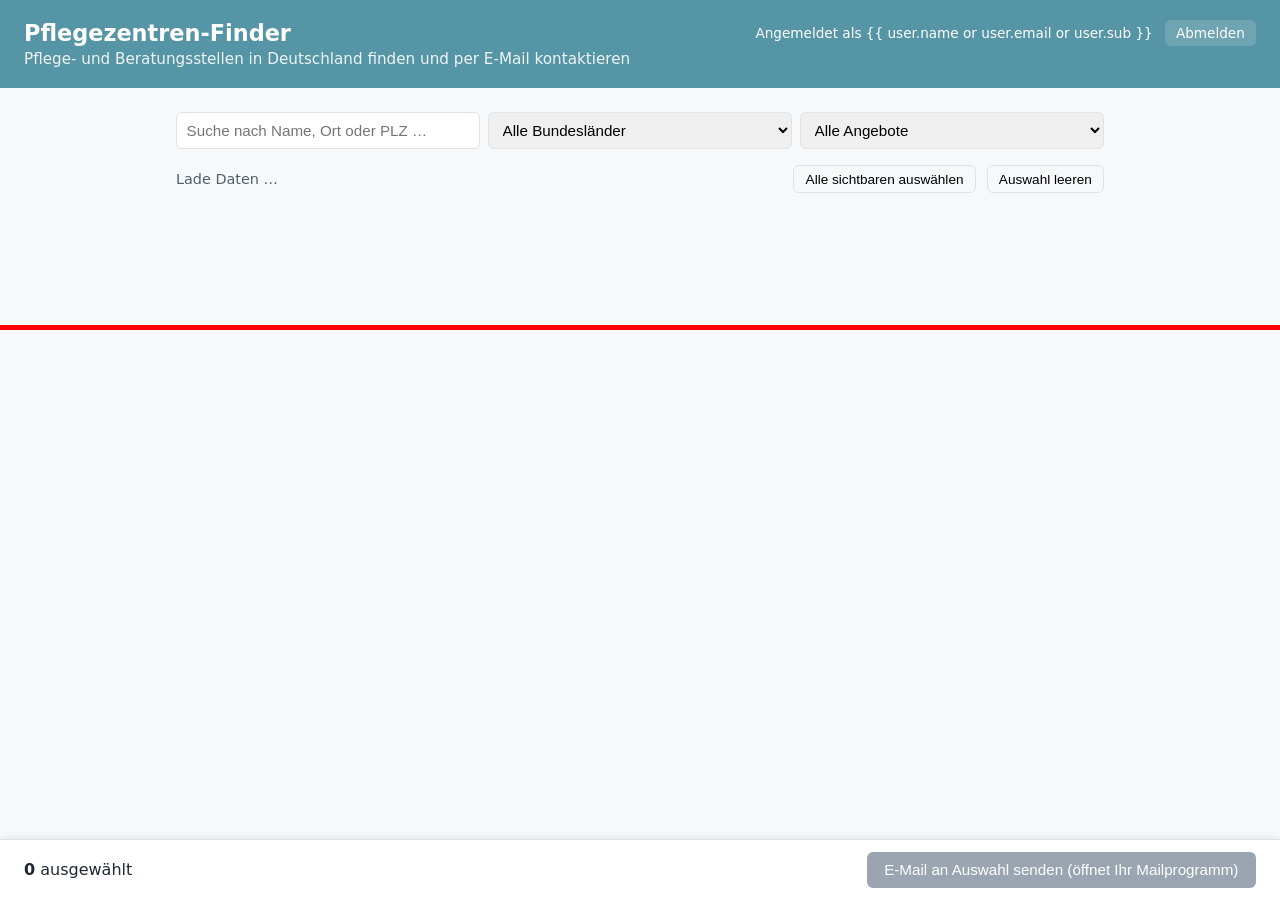
==== frontend/index.html @ defd4b0e "Rename index to index.html" ====
<!DOCTYPE html>
<html lang="de">
<head>
  <meta charset="UTF-8" />
  <meta name="viewport" content="width=device-width, initial-scale=1.0" />
  <title>Pflegezentren-Finder (Vorschau)</title>
  <link rel="stylesheet" href="style.css" />
</head>
<body>
  <header class="topbar">
    <div class="topbar-row">
      <div>
        <h1>Pflegezentren-Finder</h1>
        <p class="subtitle">Pflege- und Beratungsstellen in Deutschland finden und per E-Mail kontaktieren</p>
      </div>
      <!-- AP6-FEHLT: Navigation (Historie, Dashboard, Pflege) erst anlegen, wenn die Seiten existieren.
         Sichtbarkeit dann über data-recht (permissions.js), Durchsetzung im Backend (AP1). -->
      <div class="user-info">
        <span>Angemeldet als {{ user.name or user.email or user.sub }}</span>
        <a href="/auth/logout">Abmelden</a>
      </div>
      
    </div>
  </header>
   <main class="container">
    <section class="filters" aria-label="Filter">
      <input type="search" id="search" placeholder="Suche nach Name, Ort oder PLZ …" aria-label="Suche" autocomplete="off" />
      <select id="bundesland-filter" aria-label="Bundesland filtern">
        <option value="">Alle Bundesländer</option>
        <option value="">Baden-Württemberg</option>
        <option value="">Bayern</option>
        <option value="">Berlin</option>
        <option value="">Brandenburg</option>
        <option value="">Bremen</option>
        <option value="">Hamburg</option>
        <option value="">Hessen</option>
        <option value="">Mecklenburg-Vorpommern</option>
        <option value="">Niedersachsen</option>
        <option value="">Nordrhein-Westfalen</option>
        <option value="">Rheinlandpfalz</option>
        <option value="">Saarland</option>
        <option value="">Sachsen</option>
        <option value="">Sachsen-Anhalt</option>
        <option value="">Schleswig-Holstein</option>
        <option value="">Thüringen</option>
      </select>
      <select id="angebot-filter" aria-label="Angebot filtern">
        <option value="">Alle Angebote</option>
        <!-- {# Werte = Spaltennamen in models.py. AP6-FEHLT: aus dem Backend laden statt doppelt zu pflegen. #} -->
        <option value="pflegestuetzpunkt">Pflegestützpunkt</option>
        <option value="pflegeberatung">Pflegeberatung</option>
      </select>
     <!-- {# AP6-FEHLT (AP2): Landkreis/Stadt/Gemeinde als abhängige Filter, sobald es die Hierarchie gibt. #} -->
    </section>

    <section class="list-meta">
      <span id="result-count" role="status" aria-live="polite">Lade Daten …</span>
      <div class="list-actions">
        <button id="select-all" type="button">Alle sichtbaren auswählen</button>
        <button id="select-none" type="button">Auswahl leeren</button>
      </div>
    </section>

    <section aria-label="Ergebnisliste">
      <ul id="center-list" class="center-list"></ul>
      <nav id="pager" class="pager" aria-label="Seitenwahl"></nav>
    </section>
  </main>

  <footer class="mail-bar">
    <span><strong id="selected-count">0</strong> ausgewählt</span>
    <div id="mail-parts" class="mail-parts"></div>
    <p id="mail-warning" class="mail-warning" role="alert" hidden></p>
    <button id="send-mail" type="button" disabled>E-Mail an Auswahl senden (öffnet Ihr Mailprogramm)</button>
  </footer>

  <script type="module" src="main.js"></script>

</body>
</html>
---- frontend/style.css ----
body { outline: 5px solid red !important; }

:root {
  --color-bg: #f7f8fa;
  --color-surface: #ffffff;
  --color-border: #dfe3e8;
  --color-primary: #5695a5;
  --color-primary-dark: #124a3a;
  --color-text: #1f2933;
  --color-text-muted: #52606d;
}

* {
  box-sizing: border-box;
}

body {
  margin: 0;
  font-family: system-ui, -apple-system, "Segoe UI", Roboto, sans-serif;
  background: var(--color-bg);
  color: var(--color-text);
  padding-bottom: 5rem; /* Platz für die fixierte mail-bar */
}

.topbar {
  background: var(--color-primary);
  color: #fff;
  padding: 1.25rem 1.5rem;
}

.topbar-row {
  display: flex;
  justify-content: space-between;
  align-items: flex-start;
  flex-wrap: wrap;
  gap: 0.75rem;
}

.topbar h1 {
  margin: 0 0 0.25rem;
  font-size: 1.4rem;
}

.user-info {
  display: flex;
  align-items: center;
  gap: 0.75rem;
  font-size: 0.85rem;
  white-space: nowrap;
}

.user-info a {
  color: #fff;
  background: rgba(255, 255, 255, 0.15);
  padding: 0.3rem 0.7rem;
  border-radius: 6px;
  text-decoration: none;
}

.user-info a:hover {
  background: rgba(255, 255, 255, 0.25);
}

.subtitle {
  margin: 0;
  opacity: 0.9;
  font-size: 0.95rem;
}

.container {
  max-width: 960px;
  margin: 1.5rem auto;
  padding: 0 1rem;
}

.filters {
  display: flex;
  flex-wrap: wrap;
  gap: 0.5rem;
  margin-bottom: 1rem;
}

.filters input,
.filters select {
  flex: 1 1 200px;
  padding: 0.5rem 0.6rem;
  border: 1px solid var(--color-border);
  border-radius: 6px;
  font-size: 0.95rem;
}

.list-meta {
  display: flex;
  justify-content: space-between;
  align-items: center;
  flex-wrap: wrap;
  gap: 0.5rem;
  margin-bottom: 0.75rem;
  color: var(--color-text-muted);
  font-size: 0.9rem;
}

.list-actions button {
  background: none;
  border: 1px solid var(--color-border);
  border-radius: 6px;
  padding: 0.35rem 0.7rem;
  cursor: pointer;
  font-size: 0.85rem;
  margin-left: 0.4rem;
}

.center-list {
  list-style: none;
  margin: 0;
  padding: 0;
  display: flex;
  flex-direction: column;
  gap: 0.5rem;
}

.center-item {
  background: var(--color-surface);
  border: 1px solid var(--color-border);
  border-radius: 8px;
  padding: 0.75rem 1rem;
  display: flex;
  gap: 0.75rem;
  align-items: flex-start;
}

.center-item input[type="checkbox"] {
  margin-top: 0.3rem;
  width: 1.1rem;
  height: 1.1rem;
}

.center-item .name {
  font-weight: 600;
}

.center-item .meta {
  color: var(--color-text-muted);
  font-size: 0.85rem;
}

.center-item .no-email {
  color: #b3261e;
  font-size: 0.8rem;
}

.mail-bar {
  position: fixed;
  bottom: 0;
  left: 0;
  right: 0;
  background: var(--color-surface);
  border-top: 1px solid var(--color-border);
  padding: 0.75rem 1.5rem;
  display: flex;
  justify-content: space-between;
  align-items: center;
  box-shadow: 0 -2px 8px rgba(0, 0, 0, 0.06);
}

.mail-bar button {
  background: var(--color-primary);
  color: #fff;
  border: none;
  border-radius: 6px;
  padding: 0.6rem 1.1rem;
  font-size: 0.95rem;
  cursor: pointer;
}

.mail-bar button:disabled {
  background: #9aa5b1;
  cursor: not-allowed;
}

.mail-bar button:not(:disabled):hover {
  background: var(--color-primary-dark);
}

/* --- AP 6: Ergänzungen (Paginierung, Mail-Aufteilung, Fokus) --- */
.pager { display: flex; gap: 1rem; align-items: center; justify-content: center; margin: 1rem 0; }
.pager button { background: var(--color-surface); border: 1px solid var(--color-border); border-radius: 6px; padding: 0.4rem 0.9rem; cursor: pointer; }
.pager button:disabled { opacity: 0.5; cursor: not-allowed; }
.mail-bar { flex-wrap: wrap; gap: 0.5rem 1rem; }
.mail-warning { flex-basis: 100%; margin: 0; padding: 0.4rem 0.7rem; background: #fff1d0; color: #7a4b00; border-radius: 6px; }
.mail-parts { display: flex; flex-wrap: wrap; gap: 0.4rem; }
.mail-part { background: var(--color-primary); color: #fff; padding: 0.4rem 0.8rem; border-radius: 6px; text-decoration: none; font-size: 0.9rem; }
:focus-visible { outline: 3px solid #e59a00; outline-offset: 2px; }
.center-item label { cursor: pointer; flex: 1; }
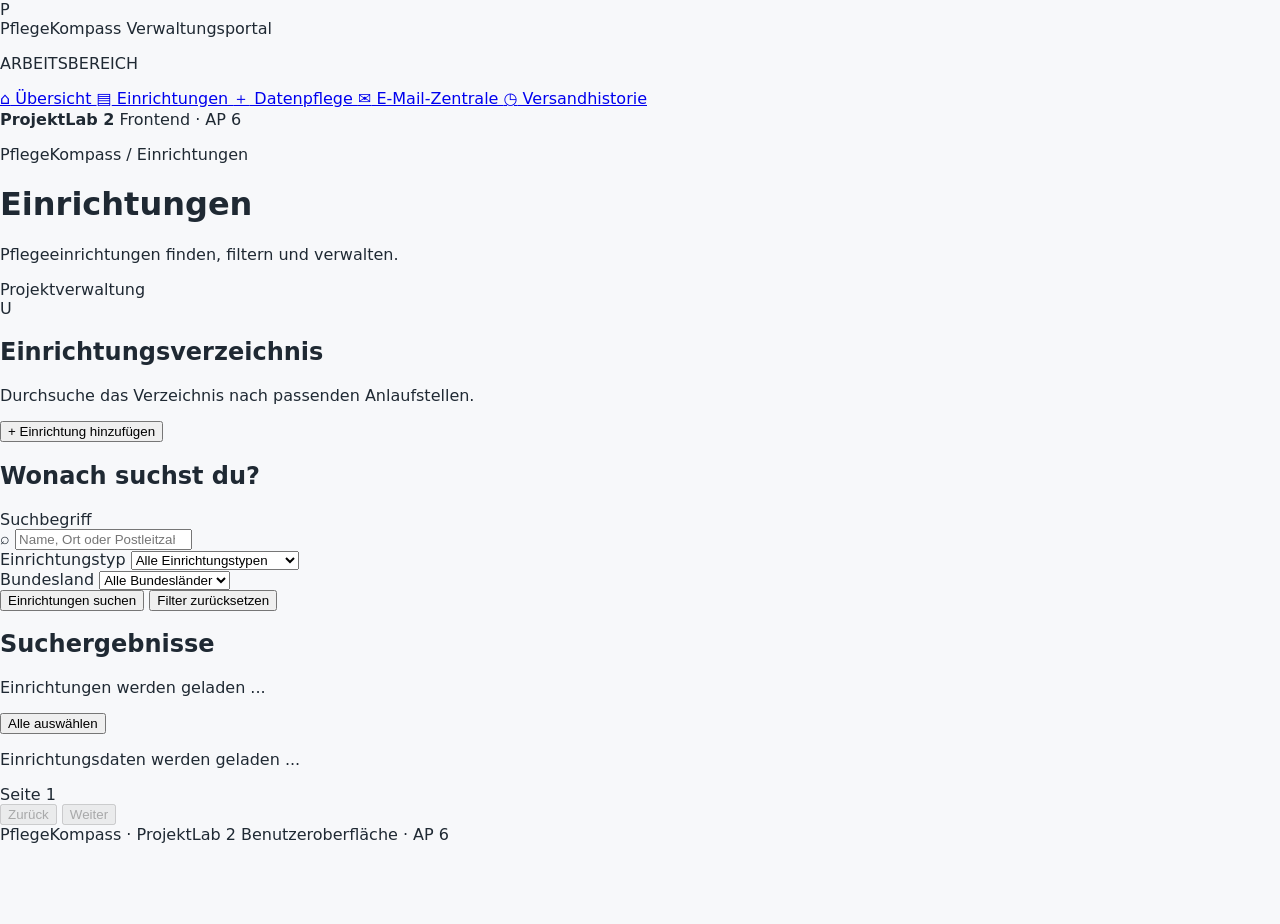
==== commit fa6d9e68: "Update index.html" ====
--- a/frontend/index.html
+++ b/frontend/index.html
@@ -1,80 +1,781 @@
+
 <!DOCTYPE html>
 <html lang="de">
 <head>
-  <meta charset="UTF-8" />
-  <meta name="viewport" content="width=device-width, initial-scale=1.0" />
-  <title>Pflegezentren-Finder (Vorschau)</title>
-  <link rel="stylesheet" href="style.css" />
+    <meta charset="UTF-8">
+    <meta name="viewport" content="width=device-width, initial-scale=1.0">
+
+    <title>PflegeKompass | Einrichtungsverwaltung</title>
+
+    <meta
+        name="description"
+        content="Verwaltung, Suche und Kommunikation mit Pflegeeinrichtungen."
+    >
+
+    <link rel="stylesheet" href="style.css">
+
+    <script type="module" src="main.js"></script>
 </head>
+
 <body>
-  <header class="topbar">
-    <div class="topbar-row">
-      <div>
-        <h1>Pflegezentren-Finder</h1>
-        <p class="subtitle">Pflege- und Beratungsstellen in Deutschland finden und per E-Mail kontaktieren</p>
-      </div>
-      <!-- AP6-FEHLT: Navigation (Historie, Dashboard, Pflege) erst anlegen, wenn die Seiten existieren.
-         Sichtbarkeit dann über data-recht (permissions.js), Durchsetzung im Backend (AP1). -->
-      <div class="user-info">
-        <span>Angemeldet als {{ user.name or user.email or user.sub }}</span>
-        <a href="/auth/logout">Abmelden</a>
-      </div>
-      
+    <div class="workspace">
+
+        <!-- Linke Navigation -->
+        <aside class="sidebar">
+            <div class="brand">
+                <div class="brand-icon">P</div>
+                <div>
+                    <span class="brand-name">PflegeKompass</span>
+                    <span class="brand-subtitle">Verwaltungsportal</span>
+                </div>
+            </div>
+
+            <p class="nav-heading">ARBEITSBEREICH</p>
+
+            <nav class="sidebar-nav" aria-label="Hauptnavigation">
+                <a href="#dashboard" class="nav-link" data-view="dashboard">
+                    <span class="nav-icon">⌂</span>
+                    Übersicht
+                </a>
+
+                <a
+                    href="#einrichtungen"
+                    class="nav-link active"
+                    data-view="einrichtungen"
+                    aria-current="page"
+                >
+                    <span class="nav-icon">▤</span>
+                    Einrichtungen
+                </a>
+
+                <a href="#datenpflege" class="nav-link" data-view="datenpflege">
+                    <span class="nav-icon">＋</span>
+                    Datenpflege
+                </a>
+
+                <a href="#email" class="nav-link" data-view="email">
+                    <span class="nav-icon">✉</span>
+                    E-Mail-Zentrale
+                </a>
+
+                <a href="#historie" class="nav-link" data-view="historie">
+                    <span class="nav-icon">◷</span>
+                    Versandhistorie
+                </a>
+            </nav>
+
+            <div class="sidebar-footer">
+                <div class="status-indicator"></div>
+                <div>
+                    <strong>ProjektLab 2</strong>
+                    <span>Frontend · AP 6</span>
+                </div>
+            </div>
+        </aside>
+
+        <!-- Hauptbereich -->
+        <main class="workspace-main">
+
+            <!-- Kopfbereich -->
+            <header class="workspace-header">
+                <div>
+                    <p class="breadcrumb">
+                        PflegeKompass / <span id="breadcrumb-current">Einrichtungen</span>
+                    </p>
+                    <h1 id="page-title">Einrichtungen</h1>
+                    <p class="page-description" id="page-description">
+                        Pflegeeinrichtungen finden, filtern und verwalten.
+                    </p>
+                </div>
+
+                <div class="header-actions">
+                    <span class="user-role">Projektverwaltung</span>
+                    <div class="user-avatar" aria-label="Benutzerkonto">U</div>
+                </div>
+            </header>
+
+            <!-- ====================================== -->
+            <!-- ANSICHT 1: EINRICHTUNGEN               -->
+            <!-- ====================================== -->
+            <section class="page-view" id="view-einrichtungen">
+
+                <div class="section-heading">
+                    <div>
+                        <h2>Einrichtungsverzeichnis</h2>
+                        <p>Durchsuche das Verzeichnis nach passenden Anlaufstellen.</p>
+                    </div>
+
+                    <button
+                        type="button"
+                        class="action-button"
+                        data-open-view="datenpflege"
+                    >
+                        + Einrichtung hinzufügen
+                    </button>
+                </div>
+
+                <!-- Suchbereich -->
+                <section class="filter-panel" aria-labelledby="search-heading">
+                    <h2 id="search-heading">Wonach suchst du?</h2>
+
+                    <form id="search-form">
+                        <div class="filter-grid">
+
+                            <div class="form-field search-field">
+                                <label for="search-input">
+                                    Suchbegriff
+                                </label>
+
+                                <div class="input-with-icon">
+                                    <span aria-hidden="true">⌕</span>
+                                    <input
+                                        type="search"
+                                        id="search-input"
+                                        name="search"
+                                        placeholder="Name, Ort oder Postleitzahl ..."
+                                    >
+                                </div>
+                            </div>
+
+                            <div class="form-field">
+                                <label for="type-filter">
+                                    Einrichtungstyp
+                                </label>
+
+                                <select id="type-filter" name="typ">
+                                    <option value="">Alle Einrichtungstypen</option>
+                                    <option value="Pflegestützpunkt">
+                                        Pflegestützpunkt
+                                    </option>
+                                    <option value="Ambulanter Pflegedienst">
+                                        Ambulanter Pflegedienst
+                                    </option>
+                                    <option value="Tagespflege">
+                                        Tagespflege
+                                    </option>
+                                    <option value="Nachtpflege">
+                                        Nachtpflege
+                                    </option>
+                                    <option value="Pflegeheim">
+                                        Pflegeheim
+                                    </option>
+                                </select>
+                            </div>
+
+                            <div class="form-field">
+                                <label for="region-filter">Bundesland</label>
+
+                                <select id="region-filter" name="bundesland">
+                                    <option value="">Alle Bundesländer</option>
+                                </select>
+                            </div>
+
+                        </div>
+
+                        <div class="filter-actions">
+                            <button type="submit" class="action-button">
+                                Einrichtungen suchen
+                            </button>
+
+                            <button
+                                type="reset"
+                                class="secondary-button"
+                                id="reset-search"
+                            >
+                                Filter zurücksetzen
+                            </button>
+                        </div>
+                    </form>
+                </section>
+
+                <!-- Ergebnisse -->
+                <section class="directory-panel" aria-labelledby="results-heading">
+
+                    <div class="results-header">
+                        <div>
+                            <h2 id="results-heading">Suchergebnisse</h2>
+                            <p id="results-count" aria-live="polite">
+                                Einrichtungen werden geladen ...
+                            </p>
+                        </div>
+
+                        <button
+                            type="button"
+                            class="secondary-button"
+                            id="select-visible"
+                        >
+                            Alle auswählen
+                        </button>
+                    </div>
+
+                    <div class="bulk-actions" id="bulk-actions" hidden>
+                        <span>
+                            <strong id="selected-count">0</strong>
+                            Einrichtungen ausgewählt
+                        </span>
+
+                        <button
+                            type="button"
+                            class="action-button"
+                            id="open-email"
+                        >
+                            E-Mail vorbereiten
+                        </button>
+
+                        <button
+                            type="button"
+                            class="text-button"
+                            id="clear-selection"
+                        >
+                            Auswahl aufheben
+                        </button>
+                    </div>
+
+                    <div id="directory-results" class="directory-results">
+                        <div class="loading-state">
+                            <span class="loading-indicator"></span>
+                            <p>Einrichtungsdaten werden geladen ...</p>
+                        </div>
+                    </div>
+
+                    <div class="pagination">
+                        <span id="pagination-info">Seite 1</span>
+
+                        <div class="pagination-actions">
+                            <button
+                                type="button"
+                                class="secondary-button"
+                                id="previous-page"
+                                disabled
+                            >
+                                Zurück
+                            </button>
+
+                            <button
+                                type="button"
+                                class="secondary-button"
+                                id="next-page"
+                                disabled
+                            >
+                                Weiter
+                            </button>
+                        </div>
+                    </div>
+
+                </section>
+            </section>
+
+            <!-- ====================================== -->
+            <!-- ANSICHT 2: DATENPFLEGE                 -->
+            <!-- ====================================== -->
+            <section class="page-view" id="view-datenpflege" hidden>
+
+                <div class="section-heading">
+                    <div>
+                        <h2>Einrichtungsdaten pflegen</h2>
+                        <p>
+                            Neue Einrichtungen anlegen oder bestehende
+                            Datensätze bearbeiten.
+                        </p>
+                    </div>
+                </div>
+
+                <section class="form-panel">
+                    <form id="center-form">
+
+                        <input type="hidden" id="center-id" name="id">
+
+                        <div class="form-section-heading">
+                            <h3>Allgemeine Informationen</h3>
+                            <p>Angaben zur Einrichtung</p>
+                        </div>
+
+                        <div class="editor-grid">
+
+                            <div class="form-field">
+                                <label for="center-name">
+                                    Name der Einrichtung *
+                                </label>
+                                <input
+                                    id="center-name"
+                                    name="name"
+                                    required
+                                    maxlength="200"
+                                    placeholder="Name der Einrichtung"
+                                >
+                            </div>
+
+                            <div class="form-field">
+                                <label for="center-type">
+                                    Einrichtungstyp *
+                                </label>
+                                <select id="center-type" name="typ" required>
+                                    <option value="">Bitte auswählen</option>
+                                    <option value="Pflegestützpunkt">
+                                        Pflegestützpunkt
+                                    </option>
+                                    <option value="Ambulanter Pflegedienst">
+                                        Ambulanter Pflegedienst
+                                    </option>
+                                    <option value="Tagespflege">Tagespflege</option>
+                                    <option value="Nachtpflege">Nachtpflege</option>
+                                    <option value="Pflegeheim">Pflegeheim</option>
+                                </select>
+                            </div>
+
+                            <div class="form-field">
+                                <label for="center-contact">
+                                    Ansprechpartner
+                                </label>
+                                <input
+                                    id="center-contact"
+                                    name="ansprechpartner"
+                                    maxlength="200"
+                                >
+                            </div>
+
+                            <div class="form-field">
+                                <label for="center-email">E-Mail-Adresse</label>
+                                <input
+                                    id="center-email"
+                                    name="email"
+                                    type="email"
+                                    maxlength="254"
+                                    placeholder="kontakt@beispiel.de"
+                                >
+                            </div>
+
+                            <div class="form-field">
+                                <label for="center-phone">Telefonnummer</label>
+                                <input
+                                    id="center-phone"
+                                    name="telefon"
+                                    type="tel"
+                                >
+                            </div>
+
+                            <div class="form-field">
+                                <label for="center-website">Internetseite</label>
+                                <input
+                                    id="center-website"
+                                    name="website"
+                                    type="url"
+                                    placeholder="https://..."
+                                >
+                            </div>
+
+                        </div>
+
+                        <div class="form-section-heading">
+                            <h3>Standort und Zuständigkeit</h3>
+                            <p>Geografische Angaben</p>
+                        </div>
+
+                        <div class="editor-grid">
+
+                            <div class="form-field">
+                                <label for="center-street">Straße und Hausnummer</label>
+                                <input id="center-street" name="strasse">
+                            </div>
+
+                            <div class="form-field">
+                                <label for="center-postcode">Postleitzahl</label>
+                                <input
+                                    id="center-postcode"
+                                    name="plz"
+                                    inputmode="numeric"
+                                >
+                            </div>
+
+                            <div class="form-field">
+                                <label for="center-city">Stadt / Gemeinde</label>
+                                <input id="center-city" name="ort">
+                            </div>
+
+                            <div class="form-field">
+                                <label for="center-state">Bundesland</label>
+                                <select id="center-state" name="bundesland">
+                                    <option value="">Bitte auswählen</option>
+                                </select>
+                            </div>
+
+                            <div class="form-field">
+                                <label for="center-district">Landkreis</label>
+                                <input id="center-district" name="landkreis">
+                            </div>
+
+                            <div class="form-field">
+                                <label for="center-hours">Öffnungszeiten</label>
+                                <input
+                                    id="center-hours"
+                                    name="oeffnungszeiten"
+                                    placeholder="z. B. Mo–Fr 08:00–16:00"
+                                >
+                            </div>
+
+                        </div>
+
+                        <div class="form-field full-width">
+                            <label for="center-services">
+                                Beratungsleistungen und Angebote
+                            </label>
+                            <textarea
+                                id="center-services"
+                                name="angebote"
+                                rows="4"
+                                placeholder="Angebote und Beratungsleistungen beschreiben ..."
+                            ></textarea>
+                        </div>
+
+                        <p class="form-note">
+                            * Pflichtfelder. Die tatsächlichen Pflichtfelder und
+                            zulässigen Werte müssen mit dem Datenmodell abgestimmt
+                            werden.
+                        </p>
+
+                        <div class="form-actions">
+                            <button
+                                type="button"
+                                class="secondary-button"
+                                data-open-view="einrichtungen"
+                            >
+                                Abbrechen
+                            </button>
+
+                            <button
+                                type="submit"
+                                class="action-button"
+                                id="save-center"
+                            >
+                                Einrichtung speichern
+                            </button>
+                        </div>
+
+                        <p
+                            id="center-form-message"
+                            class="form-message"
+                            role="status"
+                            aria-live="polite"
+                        ></p>
+
+                    </form>
+                </section>
+            </section>
+
+            <!-- ====================================== -->
+            <!-- ANSICHT 3: E-MAIL-ZENTRALE             -->
+            <!-- ====================================== -->
+            <section class="page-view" id="view-email" hidden>
+
+                <div class="section-heading">
+                    <div>
+                        <h2>E-Mail-Zentrale</h2>
+                        <p>
+                            Nachrichten an ausgewählte Pflegeeinrichtungen
+                            vorbereiten.
+                        </p>
+                    </div>
+                </div>
+
+                <section class="form-panel">
+                    <form id="email-form">
+
+                        <div class="form-section-heading">
+                            <h3>Empfänger</h3>
+                            <p>Auswahl aus dem Einrichtungsverzeichnis</p>
+                        </div>
+
+                        <div class="recipient-summary">
+                            <div>
+                                <span class="summary-label">
+                                    Ausgewählte Einrichtungen
+                                </span>
+                                <strong id="email-recipient-count">0</strong>
+                            </div>
+
+                            <button
+                                type="button"
+                                class="secondary-button"
+                                data-open-view="einrichtungen"
+                            >
+                                Einrichtungen auswählen
+                            </button>
+                        </div>
+
+                        <div class="form-field">
+                            <label for="email-recipients">
+                                Empfängeradressen
+                            </label>
+                            <textarea
+                                id="email-recipients"
+                                name="recipients"
+                                rows="4"
+                                readonly
+                                placeholder="Wähle zuerst Einrichtungen aus dem Verzeichnis aus."
+                            ></textarea>
+                            <p class="field-help">
+                                Die Adressen werden aus den ausgewählten
+                                Einrichtungsdatensätzen übernommen.
+                            </p>
+                        </div>
+
+                        <div class="form-section-heading">
+                            <h3>Nachricht verfassen</h3>
+                        </div>
+
+                        <div class="form-field">
+                            <label for="email-subject">Betreff *</label>
+                            <input
+                                id="email-subject"
+                                name="subject"
+                                required
+                                maxlength="250"
+                                placeholder="Betreff der Nachricht"
+                            >
+                        </div>
+
+                        <div class="form-field">
+                            <label for="email-body">Nachricht *</label>
+                            <textarea
+                                id="email-body"
+                                name="body"
+                                rows="9"
+                                required
+                                placeholder="Gib hier den Nachrichtentext ein ..."
+                            ></textarea>
+                        </div>
+
+                        <div class="notice">
+                            <strong>Datenschutz beachten</strong>
+                            <p>
+                                Die Empfängeradressen müssen beim Versand im
+                                BCC-Feld stehen, damit sie nicht gegenseitig
+                                sichtbar sind. Prüfe die Empfängerliste vor dem
+                                Versand.
+                            </p>
+                        </div>
+
+                        <div class="form-actions">
+                            <button
+                                type="button"
+                                class="secondary-button"
+                                id="clear-email"
+                            >
+                                Nachricht leeren
+                            </button>
+
+                            <button
+                                type="submit"
+                                class="action-button"
+                                id="send-email"
+                            >
+                                E-Mail vorbereiten
+                            </button>
+                        </div>
+
+                        <p
+                            id="email-form-message"
+                            class="form-message"
+                            role="status"
+                            aria-live="polite"
+                        ></p>
+
+                    </form>
+                </section>
+            </section>
+
+            <!-- ====================================== -->
+            <!-- ANSICHT 4: VERSANDHISTORIE             -->
+            <!-- ====================================== -->
+            <section class="page-view" id="view-historie" hidden>
+
+                <div class="section-heading">
+                    <div>
+                        <h2>Versandhistorie</h2>
+                        <p>
+                            Frühere Nachrichten und dokumentierte Versandvorgänge
+                            nachvollziehen.
+                        </p>
+                    </div>
+                </div>
+
+                <section class="filter-panel">
+                    <form id="history-filter-form">
+                        <div class="filter-grid">
+
+                            <div class="form-field">
+                                <label for="history-search">
+                                    Nachricht suchen
+                                </label>
+                                <input
+                                    id="history-search"
+                                    name="search"
+                                    type="search"
+                                    placeholder="Betreff oder Nachricht ..."
+                                >
+                            </div>
+
+                            <div class="form-field">
+                                <label for="history-year">Kalenderjahr</label>
+                                <select id="history-year" name="year">
+                                    <option value="">Alle Jahre</option>
+                                </select>
+                            </div>
+
+                        </div>
+
+                        <div class="filter-actions">
+                            <button type="submit" class="action-button">
+                                Historie filtern
+                            </button>
+                            <button
+                                type="reset"
+                                class="secondary-button"
+                                id="reset-history"
+                            >
+                                Zurücksetzen
+                            </button>
+                        </div>
+                    </form>
+                </section>
+
+                <section class="directory-panel">
+                    <div class="results-header">
+                        <div>
+                            <h2>Dokumentierte Nachrichten</h2>
+                            <p id="history-count" aria-live="polite">
+                                Versandhistorie noch nicht geladen.
+                            </p>
+                        </div>
+                    </div>
+
+                    <div class="table-wrapper">
+                        <table class="history-table">
+                            <thead>
+                                <tr>
+                                    <th scope="col">Zeitpunkt</th>
+                                    <th scope="col">Betreff</th>
+                                    <th scope="col">Empfänger</th>
+                                    <th scope="col">Status</th>
+                                    <th scope="col">Details</th>
+                                </tr>
+                            </thead>
+
+                            <tbody id="history-results">
+                                <tr>
+                                    <td colspan="5" class="empty-cell">
+                                        Eine Schnittstelle zur
+                                        Versandhistorie muss noch angebunden
+                                        werden.
+                                    </td>
+                                </tr>
+                            </tbody>
+                        </table>
+                    </div>
+                </section>
+            </section>
+
+            <!-- ====================================== -->
+            <!-- ANSICHT 5: ÜBERSICHT                   -->
+            <!-- ====================================== -->
+            <section class="page-view" id="view-dashboard" hidden>
+
+                <div class="section-heading">
+                    <div>
+                        <h2>Projektübersicht</h2>
+                        <p>
+                            Zentrale Anlaufstelle für die Einrichtungsverwaltung
+                            und Kommunikation.
+                        </p>
+                    </div>
+                </div>
+
+                <div class="overview-grid">
+
+                    <article class="overview-card">
+                        <span class="overview-icon">▤</span>
+                        <p>Einrichtungen</p>
+                        <strong id="dashboard-center-count">–</strong>
+                        <span class="overview-description">
+                            Gefundene Datensätze
+                        </span>
+                    </article>
+
+                    <article class="overview-card">
+                        <span class="overview-icon">✉</span>
+                        <p>Ausgewählte Empfänger</p>
+                        <strong id="dashboard-recipient-count">0</strong>
+                        <span class="overview-description">
+                            Aktuelle Auswahl
+                        </span>
+                    </article>
+
+                    <article class="overview-card">
+                        <span class="overview-icon">◷</span>
+                        <p>Versandhistorie</p>
+                        <strong id="dashboard-history-count">–</strong>
+                        <span class="overview-description">
+                            Dokumentierte Nachrichten
+                        </span>
+                    </article>
+
+                </div>
+
+                <section class="directory-panel">
+                    <h2>Schnellzugriff</h2>
+                    <p>
+                        Wähle einen Arbeitsbereich, um mit den jeweiligen
+                        Aufgaben fortzufahren.
+                    </p>
+
+                    <div class="quick-links">
+                        <button
+                            type="button"
+                            class="quick-link"
+                            data-open-view="einrichtungen"
+                        >
+                            <span>Einrichtungsverzeichnis öffnen</span>
+                            <span aria-hidden="true">→</span>
+                        </button>
+
+                        <button
+                            type="button"
+                            class="quick-link"
+                            data-open-view="datenpflege"
+                        >
+                            <span>Einrichtung neu anlegen</span>
+                            <span aria-hidden="true">→</span>
+                        </button>
+
+                        <button
+                            type="button"
+                            class="quick-link"
+                            data-open-view="email"
+                        >
+                            <span>E-Mail-Nachricht vorbereiten</span>
+                            <span aria-hidden="true">→</span>
+                        </button>
+
+                        <button
+                            type="button"
+                            class="quick-link"
+                            data-open-view="historie"
+                        >
+                            <span>Versandhistorie anzeigen</span>
+                            <span aria-hidden="true">→</span>
+                        </button>
+                    </div>
+                </section>
+
+            </section>
+
+            <!-- Fußzeile -->
+            <footer class="workspace-footer">
+                <span>PflegeKompass · ProjektLab 2</span>
+                <span>Benutzeroberfläche · AP 6</span>
+            </footer>
+
+        </main>
     </div>
-  </header>
-   <main class="container">
-    <section class="filters" aria-label="Filter">
-      <input type="search" id="search" placeholder="Suche nach Name, Ort oder PLZ …" aria-label="Suche" autocomplete="off" />
-      <select id="bundesland-filter" aria-label="Bundesland filtern">
-        <option value="">Alle Bundesländer</option>
-        <option value="">Baden-Württemberg</option>
-        <option value="">Bayern</option>
-        <option value="">Berlin</option>
-        <option value="">Brandenburg</option>
-        <option value="">Bremen</option>
-        <option value="">Hamburg</option>
-        <option value="">Hessen</option>
-        <option value="">Mecklenburg-Vorpommern</option>
-        <option value="">Niedersachsen</option>
-        <option value="">Nordrhein-Westfalen</option>
-        <option value="">Rheinlandpfalz</option>
-        <option value="">Saarland</option>
-        <option value="">Sachsen</option>
-        <option value="">Sachsen-Anhalt</option>
-        <option value="">Schleswig-Holstein</option>
-        <option value="">Thüringen</option>
-      </select>
-      <select id="angebot-filter" aria-label="Angebot filtern">
-        <option value="">Alle Angebote</option>
-        <!-- {# Werte = Spaltennamen in models.py. AP6-FEHLT: aus dem Backend laden statt doppelt zu pflegen. #} -->
-        <option value="pflegestuetzpunkt">Pflegestützpunkt</option>
-        <option value="pflegeberatung">Pflegeberatung</option>
-      </select>
-     <!-- {# AP6-FEHLT (AP2): Landkreis/Stadt/Gemeinde als abhängige Filter, sobald es die Hierarchie gibt. #} -->
-    </section>
-
-    <section class="list-meta">
-      <span id="result-count" role="status" aria-live="polite">Lade Daten …</span>
-      <div class="list-actions">
-        <button id="select-all" type="button">Alle sichtbaren auswählen</button>
-        <button id="select-none" type="button">Auswahl leeren</button>
-      </div>
-    </section>
-
-    <section aria-label="Ergebnisliste">
-      <ul id="center-list" class="center-list"></ul>
-      <nav id="pager" class="pager" aria-label="Seitenwahl"></nav>
-    </section>
-  </main>
-
-  <footer class="mail-bar">
-    <span><strong id="selected-count">0</strong> ausgewählt</span>
-    <div id="mail-parts" class="mail-parts"></div>
-    <p id="mail-warning" class="mail-warning" role="alert" hidden></p>
-    <button id="send-mail" type="button" disabled>E-Mail an Auswahl senden (öffnet Ihr Mailprogramm)</button>
-  </footer>
-
-  <script type="module" src="main.js"></script>
-
 </body>
 </html>
--- a/frontend/style.css
+++ b/frontend/style.css
@@ -1,5 +1,3 @@
-body { outline: 5px solid red !important; }
-
 :root {
   --color-bg: #f7f8fa;
   --color-surface: #ffffff;
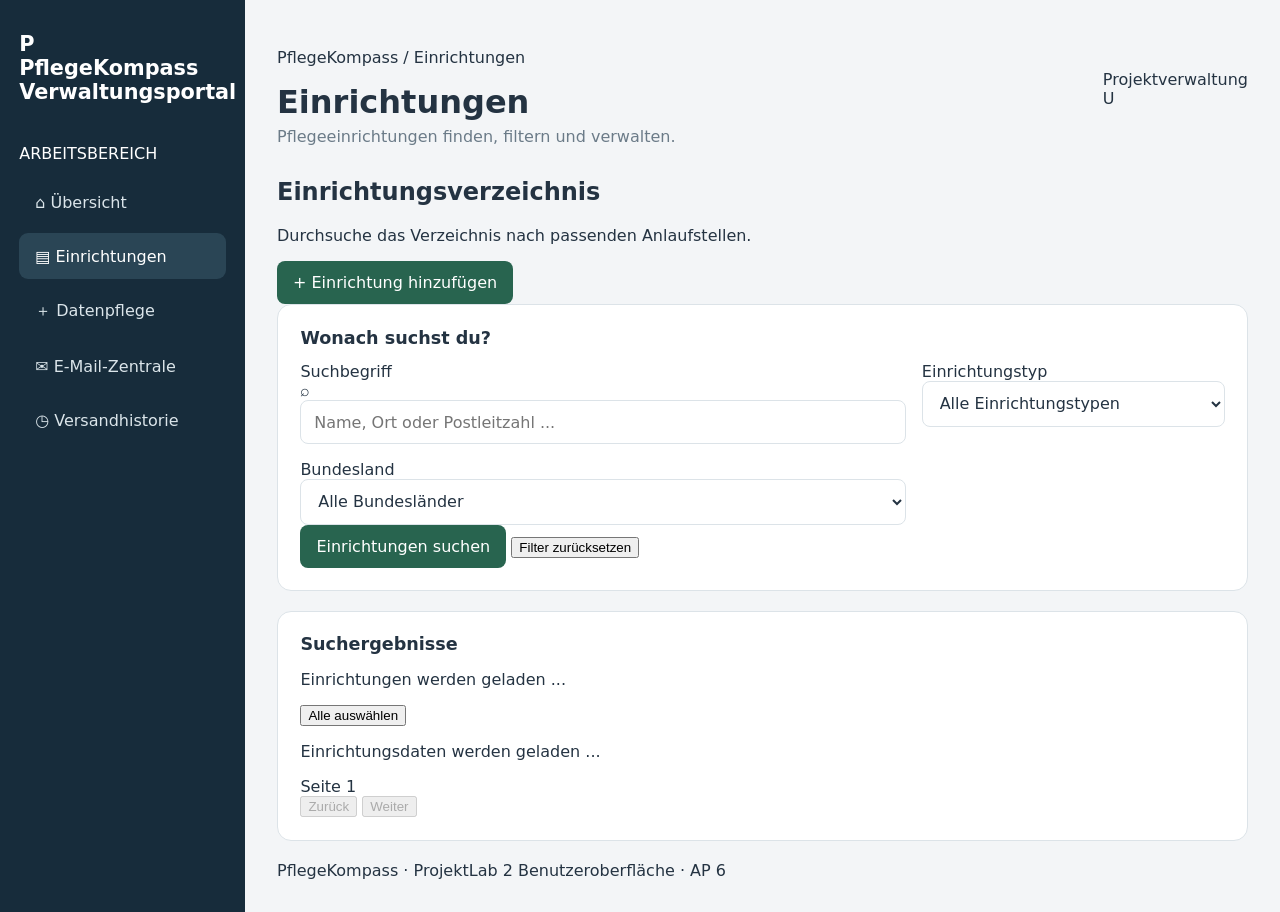
==== commit 0aa8fbae: "Update index.html" ====
--- a/frontend/index.html
+++ b/frontend/index.html
@@ -67,8 +67,6 @@
             <div class="sidebar-footer">
                 <div class="status-indicator"></div>
                 <div>
-                    <strong>ProjektLab 2</strong>
-                    <span>Frontend · AP 6</span>
                 </div>
             </div>
         </aside>
--- a/frontend/style.css
+++ b/frontend/style.css
@@ -1,11 +1,13 @@
 :root {
-  --color-bg: #f7f8fa;
-  --color-surface: #ffffff;
-  --color-border: #dfe3e8;
-  --color-primary: #5695a5;
-  --color-primary-dark: #124a3a;
-  --color-text: #1f2933;
-  --color-text-muted: #52606d;
+  --page-bg: #f3f5f7;
+  --panel-bg: #ffffff;
+  --sidebar-bg: #172c3b;
+  --accent: #8bb9a5;
+  --accent-dark: #28644f;
+  --text-main: #243342;
+  --text-muted: #6b7b88;
+  --line: #dce3e8;
+  --radius-card: 14px;
 }
 
 * {
@@ -14,179 +16,173 @@
 
 body {
   margin: 0;
-  font-family: system-ui, -apple-system, "Segoe UI", Roboto, sans-serif;
-  background: var(--color-bg);
-  color: var(--color-text);
-  padding-bottom: 5rem; /* Platz für die fixierte mail-bar */
+  font-family: Inter, system-ui, sans-serif;
+  background: var(--page-bg);
+  color: var(--text-main);
 }
 
-.topbar {
-  background: var(--color-primary);
-  color: #fff;
-  padding: 1.25rem 1.5rem;
+.workspace {
+  display: grid;
+  grid-template-columns: 245px minmax(0, 1fr);
+  min-height: 100vh;
 }
 
-.topbar-row {
-  display: flex;
-  justify-content: space-between;
-  align-items: flex-start;
-  flex-wrap: wrap;
-  gap: 0.75rem;
+.sidebar {
+  background: var(--sidebar-bg);
+  color: #fff;
+  padding: 2rem 1.2rem;
 }
 
-.topbar h1 {
-  margin: 0 0 0.25rem;
-  font-size: 1.4rem;
+.brand {
+  font-size: 1.3rem;
+  font-weight: 750;
+  margin-bottom: 2.5rem;
 }
 
-.user-info {
-  display: flex;
-  align-items: center;
-  gap: 0.75rem;
-  font-size: 0.85rem;
-  white-space: nowrap;
+.sidebar-nav {
+  display: grid;
+  gap: 0.5rem;
 }
 
-.user-info a {
-  color: #fff;
-  background: rgba(255, 255, 255, 0.15);
-  padding: 0.3rem 0.7rem;
-  border-radius: 6px;
+.sidebar-nav a {
+  color: #dbe5ea;
   text-decoration: none;
+  padding: 0.85rem 1rem;
+  border-radius: 9px;
 }
 
-.user-info a:hover {
-  background: rgba(255, 255, 255, 0.25);
+.sidebar-nav a:hover,
+.sidebar-nav a[aria-current="page"] {
+  background: #2a4555;
+  color: #fff;
 }
 
-.subtitle {
-  margin: 0;
-  opacity: 0.9;
-  font-size: 0.95rem;
+.workspace-main {
+  min-width: 0;
+  padding: 2rem;
 }
 
-.container {
-  max-width: 960px;
-  margin: 1.5rem auto;
-  padding: 0 1rem;
-}
-
-.filters {
-  display: flex;
-  flex-wrap: wrap;
-  gap: 0.5rem;
-  margin-bottom: 1rem;
-}
-
-.filters input,
-.filters select {
-  flex: 1 1 200px;
-  padding: 0.5rem 0.6rem;
-  border: 1px solid var(--color-border);
-  border-radius: 6px;
-  font-size: 0.95rem;
-}
-
-.list-meta {
+.workspace-header {
   display: flex;
   justify-content: space-between;
   align-items: center;
-  flex-wrap: wrap;
-  gap: 0.5rem;
-  margin-bottom: 0.75rem;
-  color: var(--color-text-muted);
+  gap: 1rem;
+  margin-bottom: 2rem;
+}
+
+.workspace-header h1 {
+  margin: 0 0 0.4rem;
+  font-size: clamp(1.5rem, 3vw, 2rem);
+}
+
+.page-description {
+  color: var(--text-muted);
+  margin: 0;
+}
+
+.filter-panel,
+.directory-panel {
+  background: var(--panel-bg);
+  border: 1px solid var(--line);
+  border-radius: var(--radius-card);
+  padding: 1.4rem;
+  margin-bottom: 1.25rem;
+}
+
+.filter-panel h2,
+.directory-panel h2 {
+  margin-top: 0;
+  font-size: 1.1rem;
+}
+
+.filter-grid {
+  display: grid;
+  grid-template-columns: minmax(0, 2fr) minmax(150px, 1fr);
+  gap: 1rem;
+}
+
+.filter-grid input,
+.filter-grid select {
+  width: 100%;
+  min-height: 44px;
+  padding: 0.7rem 0.8rem;
+  border: 1px solid var(--line);
+  border-radius: 8px;
+  background: #fff;
+  color: var(--text-main);
+  font: inherit;
+}
+
+.directory-card {
+  display: flex;
+  justify-content: space-between;
+  align-items: center;
+  gap: 1rem;
+  padding: 1rem 0;
+  border-bottom: 1px solid var(--line);
+}
+
+.directory-card:last-child {
+  border-bottom: 0;
+}
+
+.directory-card h3 {
+  margin: 0 0 0.4rem;
+  font-size: 1rem;
+}
+
+.directory-card p {
+  margin: 0.25rem 0;
+  color: var(--text-muted);
   font-size: 0.9rem;
 }
 
-.list-actions button {
-  background: none;
-  border: 1px solid var(--color-border);
-  border-radius: 6px;
-  padding: 0.35rem 0.7rem;
-  cursor: pointer;
-  font-size: 0.85rem;
-  margin-left: 0.4rem;
-}
-
-.center-list {
-  list-style: none;
-  margin: 0;
-  padding: 0;
-  display: flex;
-  flex-direction: column;
-  gap: 0.5rem;
-}
-
-.center-item {
-  background: var(--color-surface);
-  border: 1px solid var(--color-border);
+.action-button {
+  border: 0;
   border-radius: 8px;
   padding: 0.75rem 1rem;
-  display: flex;
-  gap: 0.75rem;
-  align-items: flex-start;
-}
-
-.center-item input[type="checkbox"] {
-  margin-top: 0.3rem;
-  width: 1.1rem;
-  height: 1.1rem;
-}
-
-.center-item .name {
-  font-weight: 600;
-}
-
-.center-item .meta {
-  color: var(--color-text-muted);
-  font-size: 0.85rem;
-}
-
-.center-item .no-email {
-  color: #b3261e;
-  font-size: 0.8rem;
-}
-
-.mail-bar {
-  position: fixed;
-  bottom: 0;
-  left: 0;
-  right: 0;
-  background: var(--color-surface);
-  border-top: 1px solid var(--color-border);
-  padding: 0.75rem 1.5rem;
-  display: flex;
-  justify-content: space-between;
-  align-items: center;
-  box-shadow: 0 -2px 8px rgba(0, 0, 0, 0.06);
-}
-
-.mail-bar button {
-  background: var(--color-primary);
+  background: var(--accent-dark);
   color: #fff;
-  border: none;
-  border-radius: 6px;
-  padding: 0.6rem 1.1rem;
-  font-size: 0.95rem;
+  font: inherit;
   cursor: pointer;
 }
 
-.mail-bar button:disabled {
-  background: #9aa5b1;
-  cursor: not-allowed;
+.action-button:hover {
+  background: #1e503e;
 }
 
-.mail-bar button:not(:disabled):hover {
-  background: var(--color-primary-dark);
+:focus-visible {
+  outline: 3px solid #d49b36;
+  outline-offset: 3px;
 }
 
-/* --- AP 6: Ergänzungen (Paginierung, Mail-Aufteilung, Fokus) --- */
-.pager { display: flex; gap: 1rem; align-items: center; justify-content: center; margin: 1rem 0; }
-.pager button { background: var(--color-surface); border: 1px solid var(--color-border); border-radius: 6px; padding: 0.4rem 0.9rem; cursor: pointer; }
-.pager button:disabled { opacity: 0.5; cursor: not-allowed; }
-.mail-bar { flex-wrap: wrap; gap: 0.5rem 1rem; }
-.mail-warning { flex-basis: 100%; margin: 0; padding: 0.4rem 0.7rem; background: #fff1d0; color: #7a4b00; border-radius: 6px; }
-.mail-parts { display: flex; flex-wrap: wrap; gap: 0.4rem; }
-.mail-part { background: var(--color-primary); color: #fff; padding: 0.4rem 0.8rem; border-radius: 6px; text-decoration: none; font-size: 0.9rem; }
-:focus-visible { outline: 3px solid #e59a00; outline-offset: 2px; }
-.center-item label { cursor: pointer; flex: 1; }
+@media (max-width: 760px) {
+  .workspace {
+    grid-template-columns: 1fr;
+  }
+
+  .sidebar {
+    padding: 1rem;
+  }
+
+  .brand {
+    margin-bottom: 1rem;
+  }
+
+  .sidebar-nav {
+    grid-template-columns: repeat(2, minmax(0, 1fr));
+  }
+
+  .workspace-main {
+    padding: 1rem;
+  }
+
+  .filter-grid {
+    grid-template-columns: 1fr;
+  }
+
+  .workspace-header {
+    align-items: flex-start;
+    flex-direction: column;
+  }
+}
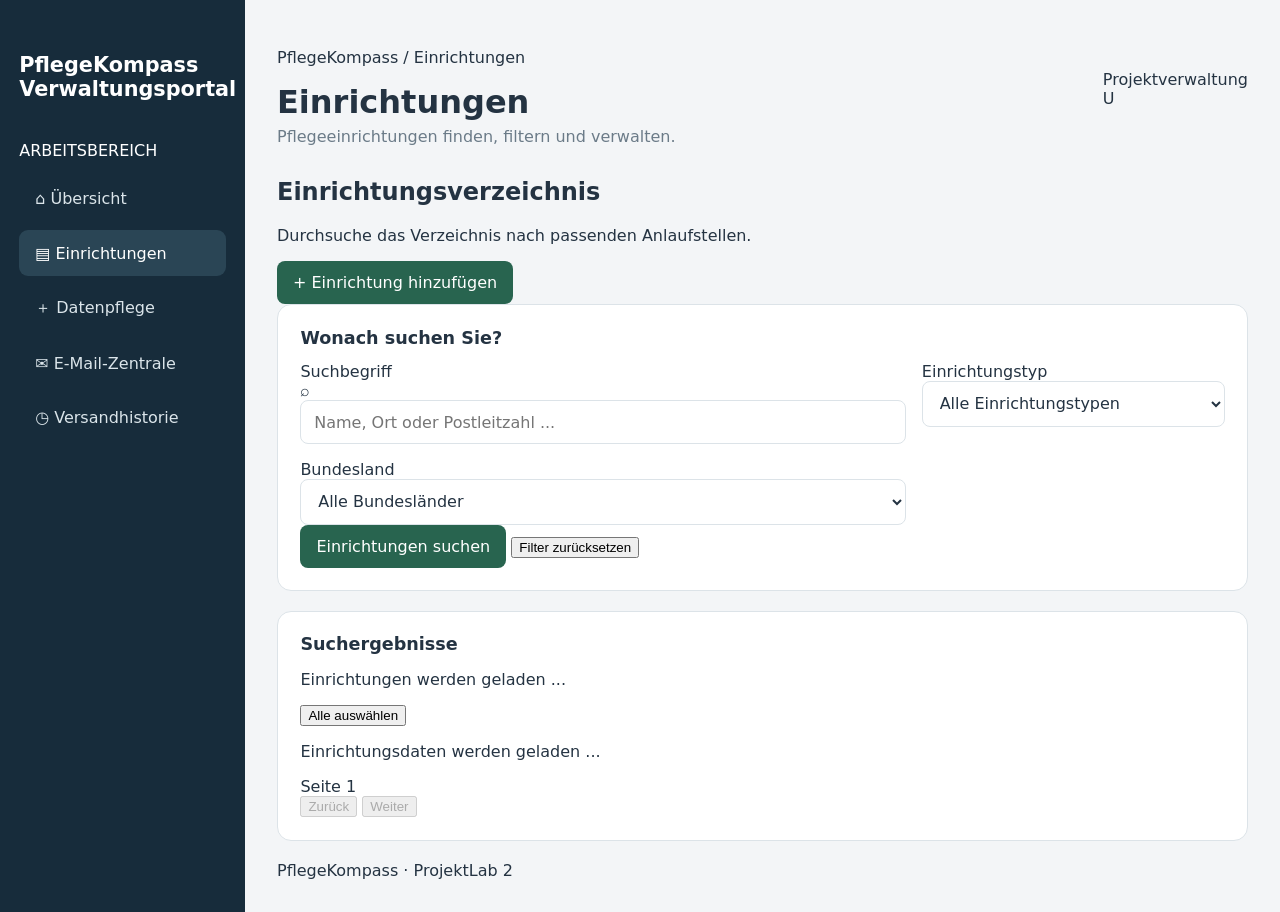
==== commit ad91e5b3: "Update index.html" ====
--- a/frontend/index.html
+++ b/frontend/index.html
@@ -23,7 +23,7 @@
         <!-- Linke Navigation -->
         <aside class="sidebar">
             <div class="brand">
-                <div class="brand-icon">P</div>
+                <div class="brand-icon"> <P> </P></div>
                 <div>
                     <span class="brand-name">PflegeKompass</span>
                     <span class="brand-subtitle">Verwaltungsportal</span>
@@ -114,7 +114,7 @@
 
                 <!-- Suchbereich -->
                 <section class="filter-panel" aria-labelledby="search-heading">
-                    <h2 id="search-heading">Wonach suchst du?</h2>
+                    <h2 id="search-heading">Wonach suchen Sie?</h2>
 
                     <form id="search-form">
                         <div class="filter-grid">
@@ -770,7 +770,6 @@
             <!-- Fußzeile -->
             <footer class="workspace-footer">
                 <span>PflegeKompass · ProjektLab 2</span>
-                <span>Benutzeroberfläche · AP 6</span>
             </footer>
 
         </main>
